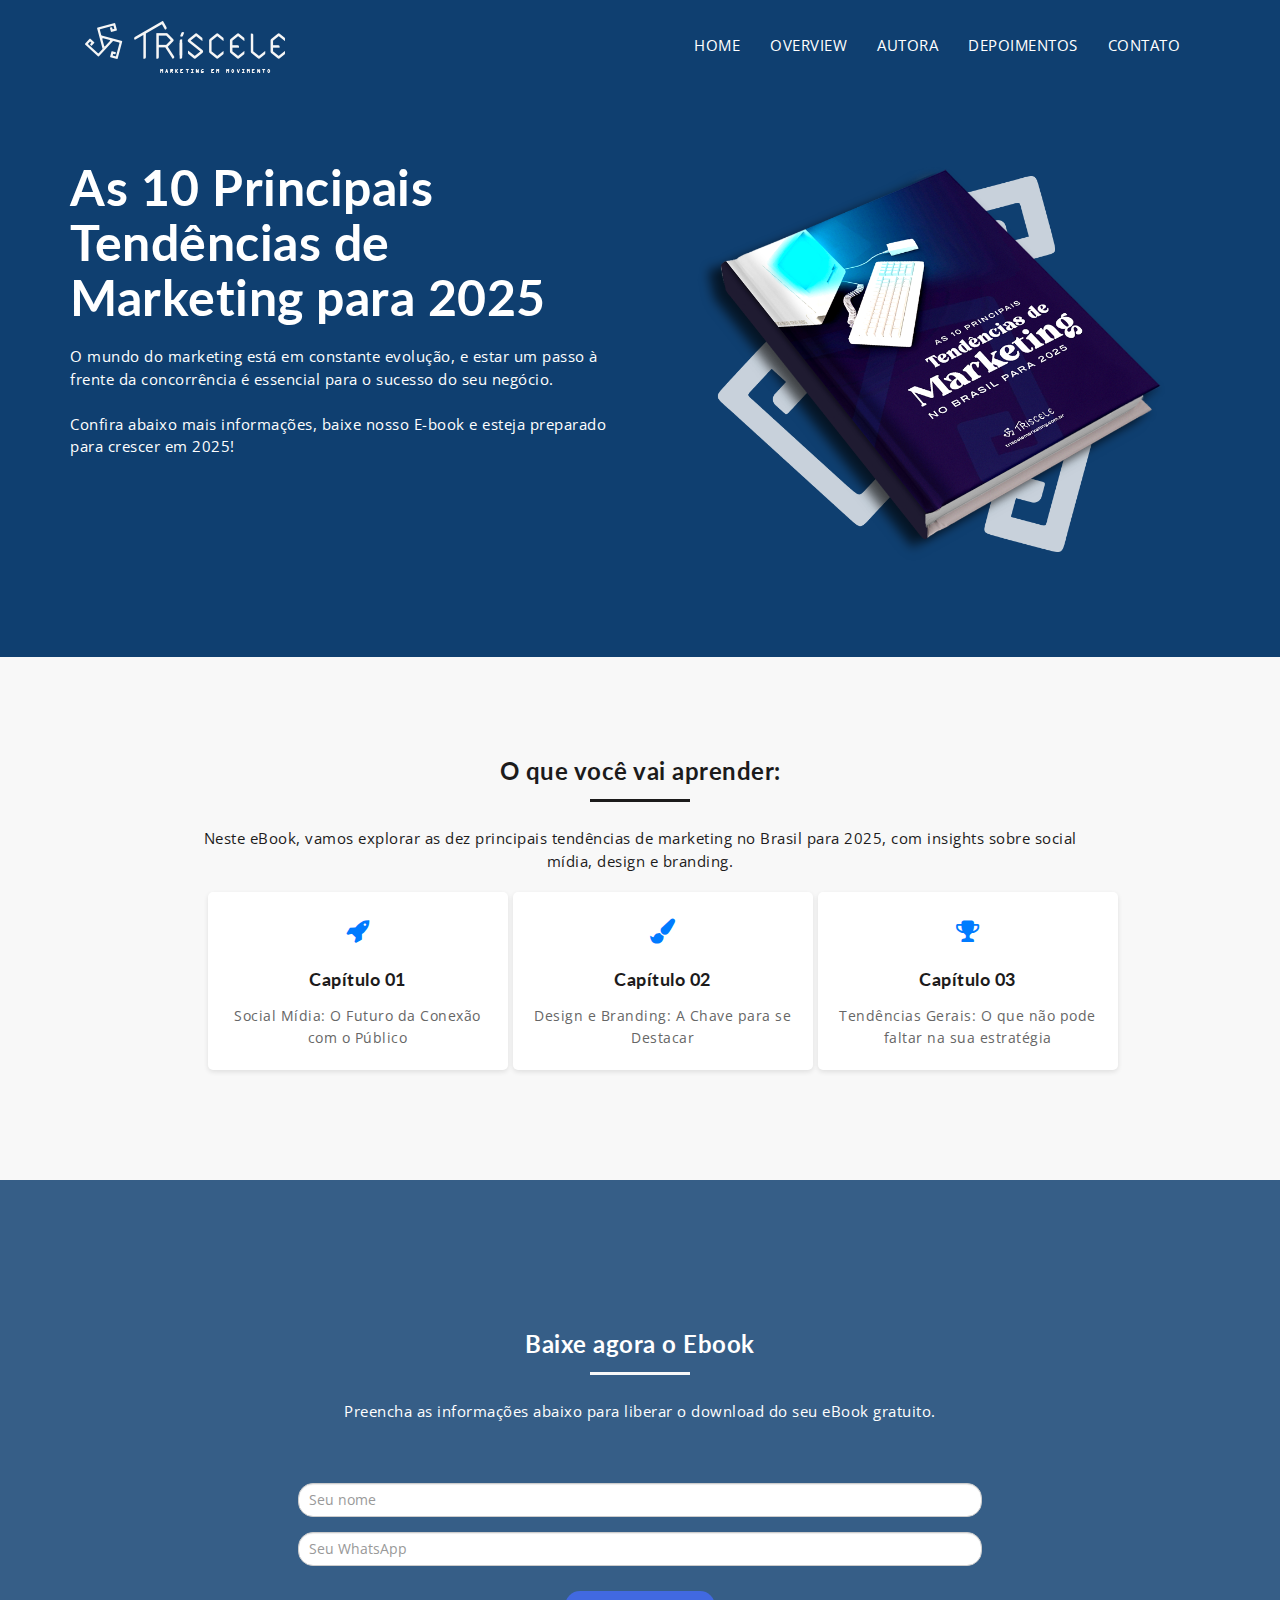
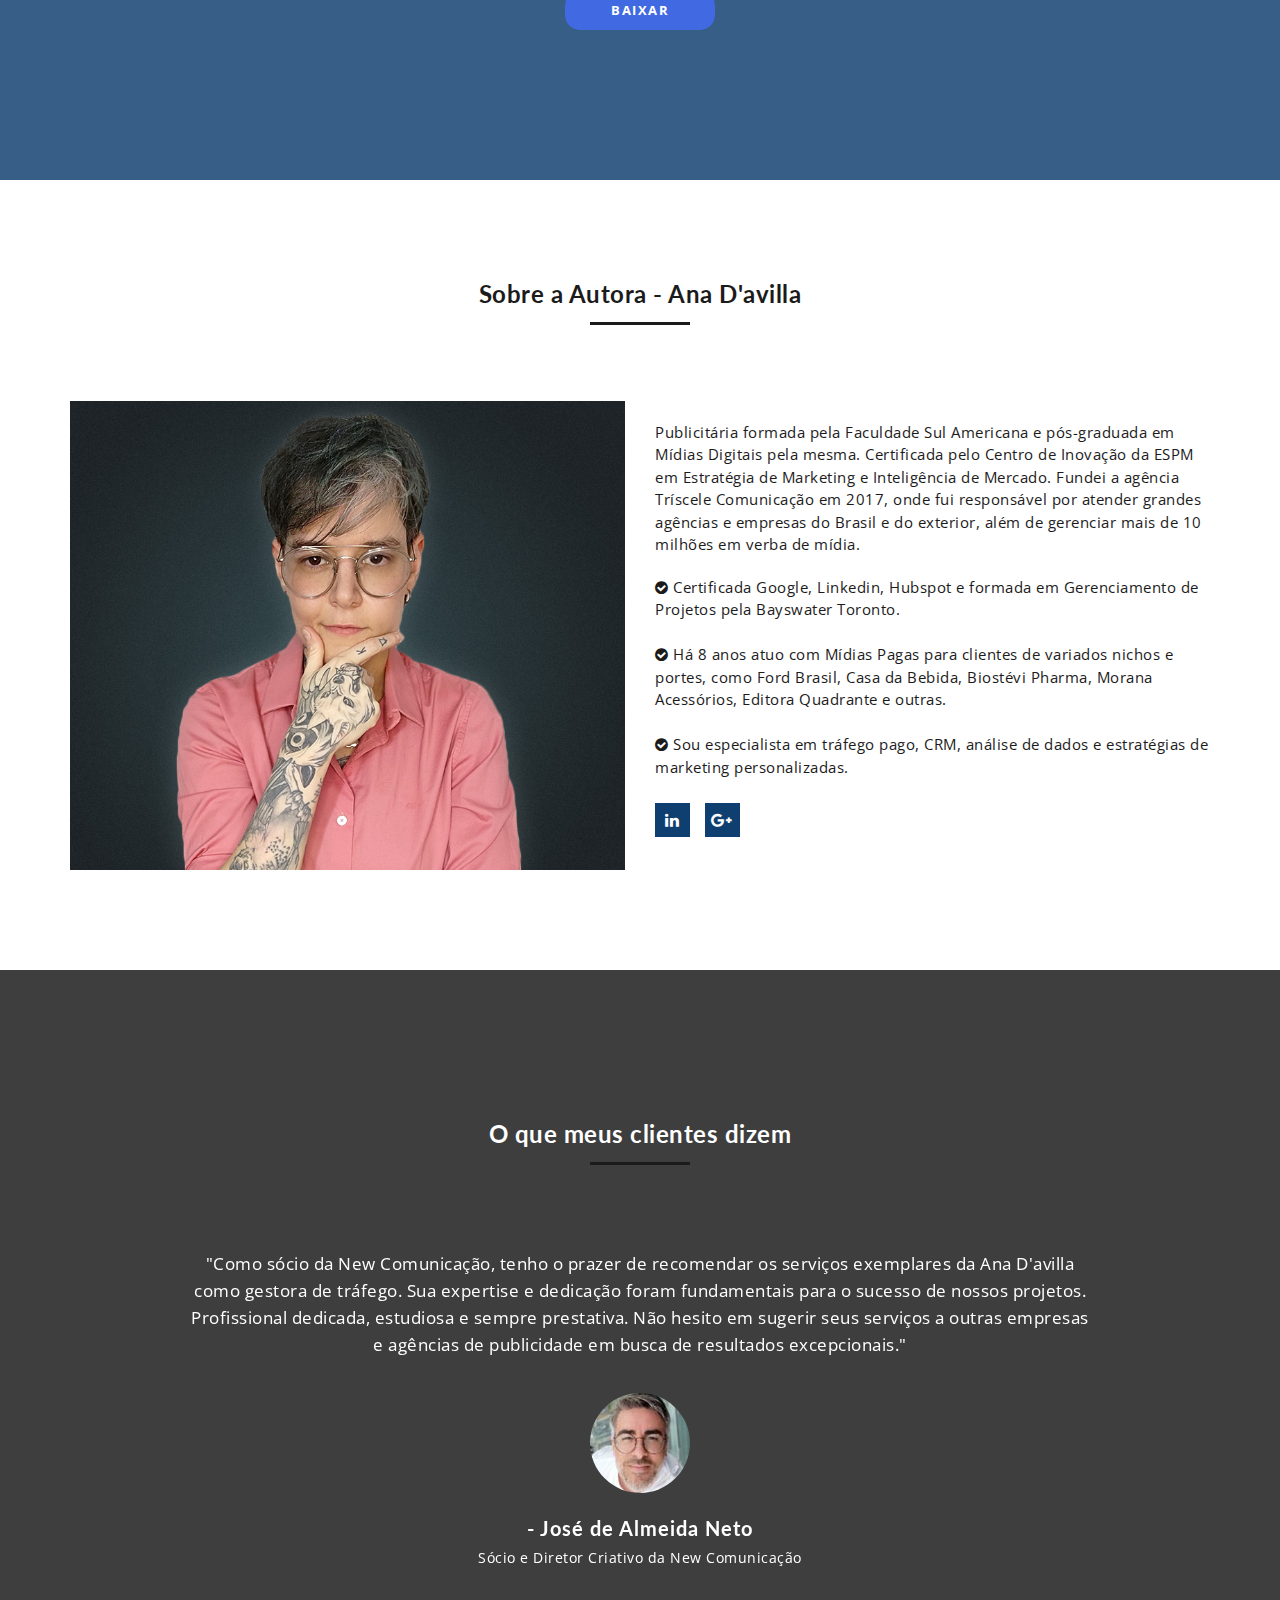
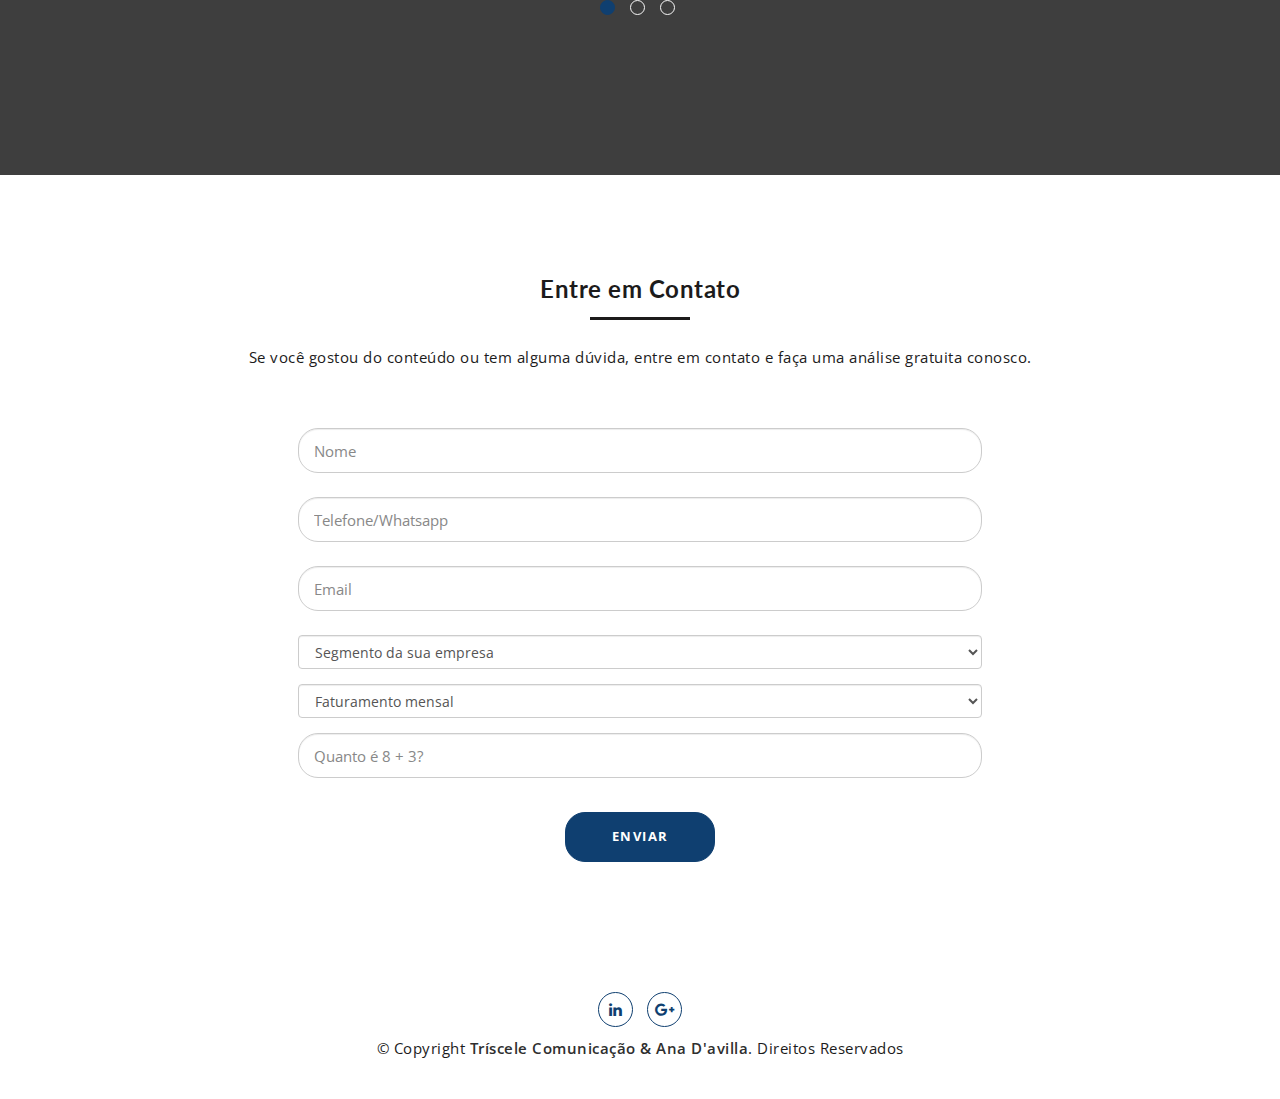
==== ebook/index.html @ 55b043cf "Update index.html" ====
<!DOCTYPE html>
<html lang="en">
  <head>
    <meta charset="utf-8">
    <meta http-equiv="X-UA-Compatible" content="IE=edge">
    <meta name="viewport" content="width=device-width, initial-scale=1">
    <!-- The above 3 meta tags *must* come first in the head; any other head content must come *after* these tags -->
    <title>E-book - Tríscele Marketing</title>
    <!-- Favicon -->
    <link rel="shortcut icon" type="image/icon" href="assets/images/favicon.ico"/>
    <!-- Font Awesome -->
    <link href="https://maxcdn.bootstrapcdn.com/font-awesome/4.6.3/css/font-awesome.min.css" rel="stylesheet">
    <!-- Bootstrap -->
    <link href="assets/css/bootstrap.min.css" rel="stylesheet">
    <!-- Slick slider -->
    <link href="assets/css/slick.css" rel="stylesheet">
    <!-- Theme color -->
    <link id="switcher" href="assets/css/theme-color/royal-blue-theme.css" rel="stylesheet">

    <!-- Main Style -->
    <link href="style.css" rel="stylesheet">

    <!-- Fonts -->

    <!-- Open Sans for body font -->
	<link href="https://fonts.googleapis.com/css?family=Open+Sans:300,400,400i,600,700,800" rel="stylesheet">
    <!-- Lato for Title -->
  	<link href="https://fonts.googleapis.com/css?family=Lato" rel="stylesheet"> 
 
 
	
    <!-- HTML5 shim and Respond.js for IE8 support of HTML5 elements and media queries -->
    <!-- WARNING: Respond.js doesn't work if you view the page via file:// -->
    <!--[if lt IE 9]>
      <script src="https://oss.maxcdn.com/html5shiv/3.7.2/html5shiv.min.js"></script>
      <script src="https://oss.maxcdn.com/respond/1.4.2/respond.min.js"></script>
    <![endif]-->
  </head>

  <body>

   	 <!-- Start of HubSpot Embed Code -->
<script type="text/javascript" id="hs-script-loader" async defer src="//js.hs-scripts.com/48635767.js"></script>
<!-- End of HubSpot Embed Code -->


  	<!-- Start Header -->
	<header id="mu-header" class="" role="banner">
		<div class="container">
			<nav class="navbar navbar-default mu-navbar">
			  	<div class="container-fluid">
				    <!-- Brand and toggle get grouped for better mobile display -->
				    <div class="navbar-header">
				      <button type="button" class="navbar-toggle collapsed" data-toggle="collapse" data-target="#bs-example-navbar-collapse-1" aria-expanded="false">
				        <span class="sr-only">Toggle navigation</span>
				        <span class="icon-bar"></span>
				        <span class="icon-bar"></span>
				        <span class="icon-bar"></span>
				      </button>

				      <!-- Img Logo -->
				     <a class="navbar-brand" href="index.html"><img src="assets/images/logo.png"></a> 

				    </div>

				    <!-- Collect the nav links, forms, and other content for toggling -->
				    <div class="collapse navbar-collapse" id="bs-example-navbar-collapse-1">
				      	<ul class="nav navbar-nav mu-menu navbar-right">
					        <li><a href="#">HOME</a></li>
					        <li><a href="#mu-video-review">OVERVIEW</a></li>
					        <li><a href="#mu-author">AUTORA</a></li>
				            <li><a href="#mu-testimonials">DEPOIMENTOS</a></li>
				            <li><a href="#mu-contact">CONTATO</a></li>
				      	</ul>
				    </div><!-- /.navbar-collapse -->
			  	</div><!-- /.container-fluid -->
			</nav>
		</div>
	</header>
	<!-- End Header -->

	<!-- Start Featured Slider -->

	<section id="mu-hero">
		<div class="container">
			<div class="row">

				<div class="col-md-6 col-sm-6 col-sm-push-6">
					<div class="mu-hero-right">
						<img src="assets/images/ebook.png" alt="Ebook img">
					</div>
				</div>

				<div class="col-md-6 col-sm-6 col-sm-pull-6">
					<div class="mu-hero-left">
						<h1>As 10 Principais Tendências de Marketing para 2025 </h1>
						<p>O mundo do marketing está em constante evolução, e estar um passo à frente da concorrência é essencial para o sucesso do seu negócio. <br><br>Confira abaixo mais informações, baixe nosso E-book e esteja preparado para crescer em 2025!</p>
						
					</div>
				</div>	

			</div>
		</div>
	</section>
	
	
	
	
	<!-- Start Featured Slider -->
	
	

		<!-- Start Book Overview -->
		<section id="mu-book-overview">
			<div class="container">
				<div class="row">
					<div class="col-md-12">
						<div class="mu-author-area">

							<div class="mu-heading-area">
								<h2 class="mu-heading-title">O que você vai aprender:</h2>
								<span class="mu-header-dot"></span>
								<p>Neste eBook, vamos explorar as dez principais tendências de marketing no Brasil para 2025, com insights sobre social mídia, design e branding. </p>
							</div>

							<!-- Start Book Overview Content -->
							<div class="mu-book-overview-content">
								<div class="row">

									<!-- Book Overview Single Content -->
									<div class="col-md-3 col-sm-6">
										<div class="mu-book-overview-single">
											<span class="mu-book-overview-icon-box">
												<i class="fa fa-rocket" aria-hidden="true"></i>
											</span>
											<h4>Capítulo 01</h4>
											<p>Social Mídia: O Futuro da Conexão com o Público</p>
										</div>
									</div>
									<!-- / Book Overview Single Content --> 

									<!-- About Us Single Content -->
									<div class="col-md-3 col-sm-6">
										<div class="mu-book-overview-single">
											<span class="mu-book-overview-icon-box">
												<i class="fa fa-paint-brush" aria-hidden="true"></i>
											</span>
											<h4>Capítulo 02</h4>
											<p>Design e Branding: A Chave para se Destacar</p>
										</div>
									</div>
									<!-- / Book Overview Single Content -->

									<!-- About Us Single Content -->
									<div class="col-md-3 col-sm-6">
										<div class="mu-book-overview-single">
											<span class="mu-book-overview-icon-box">
												<i class="fa fa-trophy" aria-hidden="true"></i>
											</span>
											<h4>Capítulo 03</h4>
											<p>Tendências Gerais: O que não pode faltar na sua estratégia</p>
										</div>
									</div>
									<!-- / Book Overview Single Content -->
								</div>
							</div>
							<!-- End Book Overview Content -->

						</div>
					</div>
				</div>
			</div>
		</section>
		<!-- End Book Overview -->

		



						</div>
					</div>
				</div>
			</div>
		</section>
		<!-- End Video Review -->


<!-- Start Download -->

<section id="mu-video-review">
  <div class="container">
    <div class="row">
      <div class="col-md-12">
        <div class="mu-video-review-area">

          <div class="mu-heading-area">
            <h2 class="mu-heading-title">Baixe agora o Ebook</h2>
            <span class="mu-header-dot"></span>
            <p>Preencha as informações abaixo para liberar o download do seu eBook gratuito.</p>
          </div>

          <div class="mu-contact-content">
            <!-- Formulário de Contato com estilo personalizado -->
            <form id="form-contato" action="https://forms.hubspot.com/uploads/form/v2/48635767/f7f800ad-abc5-42a9-9037-f40346e1f3b0" method="post">
              <!-- Campo Honeypot para evitar bots -->
              <input type="text" name="honeypot" style="display: none;"> 

              <!-- Campo de nome com margem inferior -->
              <div class="mb-3">
                <input type="text" class="form-control" id="nome" name="name" placeholder="Seu nome" required style="background-color: white; border: 1px solid #ccc; border-radius: 15px; padding: 10px; margin-bottom: 15px;">
              </div>

              <!-- Campo de telefone/WhatsApp com margem inferior -->
              <div class="mb-3">
                <input type="tel" class="form-control" id="telefone" name="phone" placeholder="Seu WhatsApp" required style="background-color: white; border: 1px solid #ccc; border-radius: 15px; padding: 10px; margin-bottom: 15px;">
              </div>

              <!-- Botão centralizado -->
              <div class="text-center">
                <button type="submit" class="mu-send-msg-btn" style="background-color: RoyalBlue; color: white; border: none; padding: 10px 20px; cursor: pointer; border-radius: 15px;">
                  <span>BAIXAR</span>
                </button>
              </div>
            </form>
          </div>

        </div>
      </div>
    </div>
  </div>
</section>

<!-- End Download -->

<script>
  document.getElementById('form-contato').addEventListener('submit', function(event) {
    event.preventDefault();  // Previne o envio padrão do formulário.

    var nome = document.getElementById('nome').value.trim();
    var telefone = document.getElementById('telefone').value.trim();
    var telefoneRegex = /^\d{2}\d{8,9}$/; // Validação para DDD e número (8 ou 9 dígitos)

    if (!nome) {
      alert('Por favor, preencha o seu nome.');
      return;
    }

    if (!telefone || !telefoneRegex.test(telefone)) {
      alert('Por favor, insira um número de telefone válido com DDD e número (ex: 11999999999).');
      return;
    }

    // Envia os dados para o HubSpot
    var form = this;
    var formAction = form.action;
    var formData = new FormData(form);

    // Envia a requisição usando fetch para HubSpot
    fetch(formAction, {
      method: 'POST',
      body: formData
    })
    .then(response => {
      if (response.ok) {
        // Após enviar os dados com sucesso, redireciona para o PDF
        window.location.href = 'https://raw.githubusercontent.com/anadomarketing/triscele/main/Ebook%20-%20As%2010%20Principais%20Tend%C3%AAncias%20de%20Marketing%20para%202025%20.pdf';
      } else {
        alert('Ocorreu um erro ao enviar o formulário. Tente novamente.');
      }
    })
    .catch(error => {
      alert('Erro na requisição: ' + error);
    });
  });
</script>




		<!-- Start Author -->
		<section id="mu-author">
			<div class="container">
				<div class="row">
					<div class="col-md-12">
						<div class="mu-author-area">

							<div class="mu-heading-area">
								<h2 class="mu-heading-title">Sobre a Autora - Ana D'avilla</h2>
								<span class="mu-header-dot"></span>
							</div>

							<!-- Start Author Content -->
							<div class="mu-author-content">
								<div class="row">
									<div class="col-md-6">
										<div class="mu-author-image">
											<img src="assets/images/author.jpg" alt="Author Image">
										</div>
									</div>
									<div class="col-md-6">
										<div class="mu-author-info">
											<p>Publicitária formada pela Faculdade Sul Americana e pós-graduada em Mídias Digitais pela mesma. Certificada pelo Centro de Inovação da ESPM em Estratégia de Marketing e Inteligência de Mercado. Fundei a agência Tríscele Comunicação em 2017, onde fui responsável por atender grandes agências e empresas do Brasil e do exterior, além de gerenciar mais de 10 milhões em verba de mídia.</p>
                <i class="fa fa-check-circle" aria-hidden="true"></i></i> Certificada Google, Linkedin, Hubspot e formada em Gerenciamento de Projetos pela Bayswater Toronto.
				<br><br><i class="fa fa-check-circle" aria-hidden="true"></i></i> Há 8 anos atuo com Mídias Pagas para clientes de variados nichos e portes, como Ford Brasil, Casa da Bebida, Biostévi Pharma, Morana Acessórios, Editora Quadrante e outras.
                <br><br><i class="fa fa-check-circle" aria-hidden="true"></i></i> Sou especialista em tráfego pago, CRM, análise de dados e estratégias de marketing personalizadas.
										

											<div class="mu-author-social">
												<a href="https://www.linkedin.com/in/ana-davilla/"><i class="fa fa-linkedin"></i></a>
												<a href="https://www.google.com/maps/place/Tr%C3%ADscele+Comunica%C3%A7%C3%A3o/data=!4m2!3m1!1s0x0:0xe507120b37aa7f50?sa=X&ved=1t:2428&ictx=111"><i class="fa fa-google-plus"></i></a>
											</div>

										</div>
									</div>
								</div>
							</div>
							<!-- End Author Content -->

						</div>
					</div>
				</div>
			</div>
		</section>
		<!-- End Author -->

		

		<!-- Start Testimonials -->
		<section id="mu-testimonials">
			<div class="container">
				<div class="row">
					<div class="col-md-12">
						<div class="mu-testimonials-area">
							<div class="mu-heading-area">
								<h2 class="mu-heading-title">O que meus clientes dizem</h2>
								<span class="mu-header-dot"></span>
							</div>

							<div class="mu-testimonials-block">
								<ul class="mu-testimonial-slide">

									<li>
										<p>"Como sócio da New Comunicação, tenho o prazer de recomendar os serviços exemplares da Ana D'avilla como gestora de tráfego. Sua expertise e dedicação foram fundamentais para o sucesso de nossos projetos. Profissional dedicada, estudiosa e sempre prestativa. 
Não hesito em sugerir seus serviços a outras empresas e agências de publicidade em busca de resultados excepcionais."</p>
										<img class="mu-rt-img" src="assets/images/reader-1.jpg" alt="img">
										<h5 class="mu-rt-name"> - José de Almeida Neto</h5>
										<span class="mu-rt-title">Sócio e Diretor Criativo da New Comunicação</span>
									</li>

									<li>
										<p>" Alcançamos excelentes resultados com as estratégias propostas pela Ana. A implementação gradual de orçamento, com gestão responsável, trouxe ganho de receita e ROAS para a loja. Batemos faturamento recorde, principalmente com as atualizações e otimizações aplicadas. Profissional altamente qualificada."</p>
										<img class="mu-rt-img" src="assets/images/reader-2.jpg" alt="img">
										<h5 class="mu-rt-name"> - Paulo Miranda</h5>
										<span class="mu-rt-title">Consultor de Marketing - Editora Quadrante</span>
									</li>

									<li>
										<p>"Uma das das minhas maiores dores nesses 14 anos como empresário era achar uma profissional competente. Há 4 anos encontramos a Ana e tivemos uma parceria sólida e com entrega pontual, com resultado e de qualidade nos serviços."</p>
										<img class="mu-rt-img" src="assets/images/reader-3.jpg" alt="img">
										<h5 class="mu-rt-name"> - Bráulio Freire</h5>
										<span class="mu-rt-title">Gestor - Ampla Comunicação</span>
									</li>

								</ul>
							</div>


						</div>
					</div>
				</div>
			</div>
		</section>
		<!-- End Testimonials -->


							
<!-- Formulário de Contato -->
<section id="mu-contact">
  <div class="container">
    <div class="row">
      <div class="col-md-12">
        <div class="mu-contact-area">

<div class="mu-heading-area">
								<h2 class="mu-heading-title">Entre em Contato</h2>
								<span class="mu-header-dot"></span>
								<p>Se você gostou do conteúdo ou tem alguma dúvida, entre em contato e faça uma análise gratuita conosco.</p>
							</div>


          <!-- Início do Formulário -->
          <div class="mu-contact-content">
            <form id="form-contato" action="https://api.staticforms.xyz/submit" method="post" class="mu-contact-form">
              <!-- Campo Honeypot para evitar bots -->
              <input type="text" name="honeypot" style="display: none;">
              
              <!-- Chave de acesso fornecida pelo StaticForms -->
              <input type="hidden" name="accessKey" value="bb3f4996-d9e9-4320-82c0-ad9cf9fc9a9a">

              <div class="form-group">
                <input type="text" class="form-control" id="nome" name="name" placeholder="Nome" required>
              </div>

              <div class="form-group">
                <input type="tel" class="form-control" id="telefone" name="phone" placeholder="Telefone/Whatsapp" required>
              </div>

              <div class="form-group">
                <input type="email" class="form-control" id="email" name="email" placeholder="Email" required>
              </div>

              <div class="form-group">
                <select class="form-control" name="$segmento" required>
                  <option value="" disabled selected>Segmento da sua empresa</option>
                  <option value="Alimentação">Alimentação</option>
                  <option value="Varejo">Moda e/ou Varejo</option>
                  <option value="Saúde">Saúde e/ou Estética</option>
                  <option value="Tecnologia">Tecnologia</option>
                  <option value="Educação">Educação</option>
                  <option value="E-Commerce">E-Commerce</option>
                  <option value="Eventos">Eventos</option>
                  <option value="Outro">Outro</option>
                </select>
              </div>

              <div class="form-group">
                <select class="form-control" name="$faturamento" required>
                  <option value="" disabled selected>Faturamento mensal</option>
                  <option value="30 a 50 mil">30 a 50 mil</option>
                  <option value="50 a 80 mil">50 a 80 mil</option>
                  <option value="80 a 120 mil">80 a 120 mil</option>
                  <option value="Acima de 120 mil">Acima de 120 mil</option>
                </select>
              </div>

              <div class="form-group">
                <input type="text" class="form-control" id="pergunta" name="pergunta" placeholder="Quanto é 8 + 3?" required>
              </div>

              <input type="hidden" name="replyTo" id="replyTo">
              <button type="submit" class="mu-send-msg-btn"><span>ENVIAR</span></button>
            </form>
          </div>
          <!-- Fim do Formulário -->

        </div>
      </div>
    </div>
  </div>
</section>

<!-- Script de Validação -->
<script>
  document.getElementById('form-contato').addEventListener('submit', function(event) {
    event.preventDefault();

    var email = document.getElementById('email').value;
    document.getElementById('replyTo').value = email;

    var resposta = document.getElementById('pergunta').value;

    if (resposta != "11") {
      alert("Resposta incorreta. Tente novamente.");
    } else {
      document.getElementById('formulario').style.display = 'none';
      document.getElementById('mensagem-agradecimento').style.display = 'block';

      var formData = new FormData(document.getElementById('form-contato'));

      fetch('https://api.staticforms.xyz/submit', {
        method: 'POST',
        body: formData
      })
      .then(response => response.json())
      .then(data => {
        console.log('Sucesso:', data);
      })
      .catch(error => {
        console.error('Erro:', error);
      });
    }
  });
</script>


	

	</main>
	
	<!-- End main content -->	
			
			
	<!-- Start footer -->
	<footer id="mu-footer" role="contentinfo">
		<div class="container">
			<div class="mu-footer-area">
				<div class="mu-social-media">
					<a href="https://www.linkedin.com/in/ana-davilla/"><i class="fa fa-linkedin"></i></a>
					<a href="#"><i class="fa fa-google-plus"></i></a>
				</div>
				<p class="mu-copyright">&copy; Copyright <a rel="nofollow" href="https://triscelemarketing.com.br/">Tríscele Comunicação & Ana D'avilla</a>. Direitos Reservados</p>
			</div>
		</div>

	</footer>
	<!-- End footer -->

	
	
    <!-- jQuery library -->
    <script src="https://ajax.googleapis.com/ajax/libs/jquery/1.11.3/jquery.min.js"></script>
    <!-- Include all compiled plugins (below), or include individual files as needed -->
    <!-- Bootstrap -->
    <script src="assets/js/bootstrap.min.js"></script>
	<!-- Slick slider -->
    <script type="text/javascript" src="assets/js/slick.min.js"></script>
    <!-- Counter js -->
    <script type="text/javascript" src="assets/js/counter.js"></script>
    <!-- Ajax contact form  -->
    <script type="text/javascript" src="assets/js/app.js"></script>
   
 
	
    <!-- Custom js -->
	<script type="text/javascript" src="assets/js/custom.js"></script>
	
    
  </body>
</html>
---- ebook/assets/css/theme-color/royal-blue-theme.css ----
/*=======================================
Template Design By MarkUps	
Author URI : http://www.markups.io/
========================================*/


.mu-service-icon-box,
.mu-team-social-info a:hover,
.mu-team-social-info a:focus,
.mu-testimonial-slide .slick-dots li button::before,
.mu-testimonial-slide .slick-dots li.slick-active button::before,
.mu-footer-area a:hover,
.mu-footer-area a:focus,
.mu-hero-left .mu-primary-btn,
.mu-hero-left .mu-primary-btn:hover,
.mu-hero-left .mu-primary-btn:focus,
.mu-single-counter i,
.counter-value {
	color: #0f3f70;
}

.mu-send-msg-btn:hover,
.mu-send-msg-btn:focus,
.mu-book-overview-icon-box,
.mu-social-media a, 
.mu-social-media a:hover,
.mu-social-media a:focus,
.mu-order-btn:hover,
.mu-order-btn:focus {
	border: 1px solid #0f3f70;
	color: #0f3f70;
}

.mu-send-msg-btn {
	border: 1px solid #0f3f70;
	background-color: #0f3f70;
}


#mu-hero,
.mu-testimonial-slide .slick-dots li button:hover,
.mu-testimonial-slide .slick-dots li button:focus,
.mu-testimonial-slide .slick-dots li.slick-active button,
.mu-header-dot,
.mu-author-social a,
.mu-pricing-content .mu-popular-price-tag,
#mu-video-review:before  {
	background-color: #0f3f70;
}

.mu-contact-form .form-control:focus,
.mu-testimonial-slide .slick-dots li button:hover,
.mu-testimonial-slide .slick-dots li button:focus,
.mu-testimonial-slide .slick-dots li.slick-active button{
	border: 1px solid #0f3f70;    
}
---- ebook/style.css ----
/*
Template Name: Kindle	
Author: MarkUps
Author URI: http://www.markups.io/
Version: 1.0
*/


/* Table of Content
==================================================
#BASIC TYPOGRAPHY
#HEADER	
#MENU 
#HERO SECTION
#COUNTER
#BOOK OVERVIEW
#VIDEO REVIEW
#AUTHOR
#PRICING
#READERS TESTIMONIALS
#CONTACT US
#FOOTER
#RESPONSIVE STYLE
*/


/*--------------------*/
/* BASIC TYPOGRAPHY */
/*--------------------*/

body,
html {
	overflow-x:hidden;
}

body {
	font-family: 'Open Sans', sans-serif;
	font-size: 15px;
	letter-spacing: 0.5px;
	line-height: 1.5;
	color: #1c1b1b;
}

ul {
	padding: 0;
	margin: 0;
}

ul li {
	list-style: disc;
	font-size: 17px;
	line-height: 1.59;
}

a { 
	text-decoration: none;
	color: #2f2f2f;  
}

a:hover,
a:focus {
	outline: none;
	text-decoration: none;
}

h1,
h2,
h3,
h4,
h5,
h6 {
	font-family: 'Lato', sans-serif;
	font-weight: 700;
	margin-top: 0;
}


h1 {
	font-size: 38px;
}

h2 {  
	font-size: 32px; 
	line-height: 1.13; 
}

h3 {  
	font-size: 26px;  
}

h4 {  
	font-size: 22px;  
}

h5 {  
	font-size: 20px;  
}

h6 {  
	font-size: 18px;  
}

img {
	border: none;
	max-width: 100%;
}

strong {
	font-weight: 500;
}

code {
	background-color: #6eeee9;
	border-radius: 2px;
	color: #fff;
	padding: 2px 4px;
}

pre {
	background-color: #f8f8f8;
	border: 1px solid #eee;
	border-radius: 4px;
	padding: 10px;
}

pre code {
	background-color: transparent;
	color: #333;
}

del{
	text-decoration-color: #6eeee9;
}

kbd {
	background-color: #ddd;
	padding: 4px 6px;
	border-radius: 2px;
	color: ;
}

address {
	line-height: 1.5;
	padding-left: 10px;
}

dl dt {
	font-weight: 700;
}

dl dd {
	margin-left: 0;
}

blockquote {
	background-color: #f8f8f8;
	border-radius: 0 4px 4px 0;
	padding: 5px 15px;
	
}

blockquote p {
	margin-top: 10px;
}

button {
	padding: 5px 15px;
	border: none;
}

button:focus {
	outline: none;
	border: none;
}

/*Wordpress default class*/

.alignleft {
	float:left;
	margin-right:8px;
}

.aligncenter {
	display:block;
	margin:10px auto;
}

.alignright {
	float:right;
	margin-left:8px;
}		

.alignnone {
	max-width: 100%;
}

.wp-caption-text {
	font-size: 12px;
	font-style: italic;
	text-align: center;
}

/* ========= BUTTON =========*/

.mu-primary-btn {
	background-color: transparent;
	border-radius: 100px;
	border: solid 1px #ffffff;
	color: #fff;
	display: inline-block;
	font-size: 15px;
	font-weight: 400;
	letter-spacing: 1px;
	padding: 12px 25px;
	-webkit-transition: all 0.5s;
	transition: all 0.5s;
}

.mu-primary-btn:hover,
.mu-primary-btn:focus {
	background-color: #fff;
	color: #000;
}

.mu-send-msg-btn {
	border-radius: 20px;
	font-size: 13px;
	font-weight: 700;
	letter-spacing: 1.5px;
	text-align: center;
	padding: 14px 24px;
	margin-top: 10px;
	-webkit-transition: all 0.5s;
	transition: all 0.5s;
	width: 150px;
	color: #fff;
}

.mu-send-msg-btn:hover,
.mu-send-msg-btn:focus {
	background-color: #fff;
}



/*--------------------*/
/* HEADER */
/*--------------------*/

#mu-header {
	display: inline;
	float: left;
	width: 100%;
	position: absolute;
	left: 0;
	right: 0;
	top: 0;
	padding: 25px 0;
	z-index: 999;
	transition: all 0.5s;
}

.navbar-default .navbar-brand {
	color: #fff;
	font-size: 35px;
	font-family: 'Lato', sans-serif;
	font-weight: 700;
	margin-top: -11px;
}

.navbar-default .navbar-brand:hover,
.navbar-default .navbar-brand:focus {
	color: #fff;
}

.navbar-brand img{
	margin-top: -12px;
}

#mu-header.mu-fixed-nav{
	background-color: rgba(0,0,0,0.8);
	width: 100%;
	position: fixed;
	padding: 15px 0;
}

/*--------------------*/
/* MENU */
/*--------------------*/

.navbar-default {
	min-height: auto;
}

.mu-navbar {
	background-color: transparent;
	border: none;
	border-radius: 0;
	margin-bottom: 0;
}

.navbar-default .mu-menu li a {
	border-bottom: 2px solid transparent;
	color: #fff;
	font-size: 15px;
	font-weight: 400;
	padding: 0 0 5px;
	margin: 10px 15px 5px;
	transition: all 0.5s;
	position: relative;
}

.navbar-default .mu-menu li a:hover,
.navbar-default .mu-menu li a:focus {
	color: #fff;
}

.navbar-default .navbar-nav > .active > a, 
.navbar-default .navbar-nav > .active > a:focus, 
.navbar-default .navbar-nav > .active > a:hover{
	background-color: transparent;
	color: #fff;
}

.navbar-default .mu-menu li a:after {
    display: block;
    position: absolute;
    bottom: -5px;
    content: '';
    width: 0;
    height: 2px;
    background: #fff;
    -webkit-transition: all .5s;
    transition: all .5s;
}

.navbar-default .mu-menu li.active a:after,
.navbar-default .mu-menu li a:hover:after, 
.navbar-default .mu-menu li a:focus:after {
    width: 100%;
}


/*--------------------*/
/* HERO SECTION */
/*--------------------*/

#mu-hero {
	display: inline;
	float: left;
	padding: 160px 0 90px;
	width: 100%;
}

.mu-hero-left{
	display: inline;
	float: left;
	width: 100%;
}

.mu-hero-right {
	display: inline;
	float: left;
	width: 100%;
}

.mu-hero-left h1 {
	color: #fff;
	font-size: 50px;
	margin-bottom: 20px;
}

.mu-hero-left p {
	color: #fff;
	margin-bottom: 20px;
}

.mu-hero-left .mu-primary-btn {
	margin-top: 20px;
	background-color: #fff;
	font-weight: 600;
}

.mu-hero-left span {
	display: block;
	margin-top: 10px;
	color: #f8f8f8;
}


/*--------------------*/
/* COUNTER */
/*--------------------*/

#mu-counter {
	background-color: #fff;
	background-position: center center;
	background-size: cover;
	background-attachment: fixed;
	display: inline;
	float: left;
	position: relative;
	width: 100%;
}

.mu-counter-area {
	display: inline;
	float: left;
	padding: 70px 0 50px;
	width: 100%;
}

.mu-counter-area h2 {
	color: #fff;
	text-align: center;
}

.mu-counter-block {
	display: inline;
	float: left;
	width: 100%;
}

.mu-single-counter {
	display: inline;
	float: left;
	text-align: center;
	width: 80%;
	border: 1px solid #ddd;
	padding-bottom: 20px;
	margin: 0 10%;
}

.mu-single-counter i {
	font-size: 40px;
	padding: 15px 40px;
	margin-bottom: 0px;
	display: inline-block;
	padding-bottom: 0;
	margin-top: -60px;
	background: #fff;
}

.counter-value {
	font-size: 35px;
	font-weight: 700;
	margin-top: 10px;
	margin-bottom: 10px;
}

.mu-counter-name {
	color: #333;
}


/*--------------------*/
/* BOOK OVERVIEW */
/*--------------------*/


/*--------------------*/
/* BOOK OVERVIEW */
/*--------------------*/

#mu-book-overview {
    background-color: #f8f8f8;
    width: 100%;
}

.mu-book-overview-area {
    padding: 100px 0;
    width: 100%;
    box-sizing: border-box;
}

.mu-heading-area {
    text-align: center;
    padding: 0 10%;
    width: 100%;
}

.mu-heading-title {
    color: #1c1b1b; /* Preserva o título original */
    margin-bottom: 15px;
    font-size: 24px;
    font-weight: bold;
}

.mu-header-dot {
    height: 3px;
    width: 100px;
    background-color: #1c1b1b;
    display: inline-block;
    margin-bottom: 20px;
}

.mu-book-overview-content .row {
    display: flex; /* Define layout flexível */
    justify-content: center; /* Centraliza os blocos horizontalmente */
    gap: 20px; /* Espaçamento uniforme entre os blocos */
    flex-wrap: wrap; /* Permite quebra de linha em telas menores */
    margin: 0 auto;
    max-width: 1200px; /* Limita a largura total do contêiner */
}

.mu-book-overview-single {
    width: 300px; /* Largura fixa para cada bloco */
    text-align: center;
    background: #fff;
    padding: 20px 15px;
    border-radius: 5px;
    box-shadow: 0px 2px 5px rgba(0, 0, 0, 0.1); /* Sombra leve */
    box-sizing: border-box; /* Inclui padding no tamanho total */
    margin: 10px 0;
    color: #1c1b1b; /* Define a cor padrão para texto */
}

.mu-book-overview-icon-box {
    font-size: 25px;
    color: #007bff; /* Define a cor azul apenas para os ícones */
    margin-bottom: 20px;
    display: inline-block;
    border: none; /* Remove qualquer borda ao redor dos ícones */
    background: none; /* Remove fundo ao redor dos ícones */
}

.mu-book-overview-single h4 {
    font-size: 18px;
    margin-bottom: 15px;
    font-weight: bold;
    color: #1c1b1b; /* Mantém a cor original do título */
}

.mu-book-overview-single p {
    font-size: 14px;
    line-height: 1.6;
    color: #666; /* Define uma cor neutra para o texto */
    margin: 0; /* Remove margens extras */
    white-space: normal; /* Garante que o texto seja exibido corretamente */
}


/*--------------------*/
/* VIDEO REVIEW */
/*--------------------*/


#mu-video-review {
	background-image: url(assets/images/video-review-bg.jpeg);
	background-attachment: fixed;
	background-size: cover;
	display: inline;
	position: relative;
	float: left;
	width: 100%;
}

#mu-video-review:before {
	content: '';
	position: absolute;
	left: 0;
	top: 0;
	right: 0;
	bottom: 0;
	opacity: 0.84;
}

.mu-video-review-area {
	display: inline;
	float: left;
	padding: 150px 0;
	width: 100%;
}

.mu-video-review-area .mu-heading-title, 
.mu-video-review-area .mu-heading-area p{
	color: #fff;
}

.mu-video-review-area .mu-header-dot {
	background-color: #f8f8f8;
}

.mu-video-review-content {
	display: inline;
	float: left;
	margin-top: 70px;
	width: 100%;
	padding: 0 10%;
}

.mu-video-iframe {
	height: 550px;
}

/*--------------------*/
/* AUTHOR */
/*--------------------*/


#mu-author {
	background-color: #fff;
	display: inline;
	float: left;
	width: 100%;
}

.mu-author-area {
	display: inline;
	float: left;
	padding: 100px 0;
	width: 100%;
}

.mu-author-content{
	display: inline;
	float: left;
	margin-top: 50px;
	width: 100%;
}

.mu-author-image {
	display: inline;
	float: left;
	width: 100%;
}

.mu-author-info {
	display: inline;
	float: left;
	margin-top: 20px;
	width: 100%;
}

.mu-author-info h3 {
	border-bottom: 1px solid #ddd;
	padding-bottom: 10px;
	margin-bottom: 20px;
}

.mu-author-info p {
	margin-bottom: 20px;
}

.mu-author-social {
	display: inline;
	float: left;
	margin-top: 25px;
	width: 100%;
}

.mu-author-social a {
	display: inline-block;
	font-size: 16px;
	padding: 5px;
	margin-right: 10px;
	color: #fff;
	width: 35px;
	text-align: center;
}




/*--------------------*/
/* PRICING */
/*--------------------*/


#mu-pricing {
	background-color: #f8f8f8;
	display: inline;
	float: left;
	width: 100%;
}

.mu-pricing-area {
	display: inline;
	float: left;
	padding: 100px 0;
	width: 100%;
}

.mu-pricing-content{
	display: inline;
	float: left;
	margin-top: 70px;
	width: 100%;
}

.mu-pricing-single {
	background-color: #fff;
	color: #555;
	display: inline;
	float: left;
	text-align: center;
	margin-top: 20px;
	margin-bottom: 20px;
	width: 100%;
	padding: 30px 0;
}

.mu-pricing-single-head {
	border-bottom: 1px solid #eee;
	display: inline-block;
	float: left;
	margin-bottom: 10px;
	width: 100%;
}

.mu-pricing-single-head h4 {
	font-size: 18px;
	margin-bottom: 0;
}

.mu-pricing-single-head .mu-price-tag {
	font-size: 55px;
	font-weight: 700;
	margin-bottom: 0;
	padding: 15px 0 20px;
}

.mu-pricing-single-head .mu-price-tag span {
	font-size: 22px;
	margin-right: -10px;
}

.mu-price-feature {
	padding: 20px 0;
	display: inline-block;
	margin-bottom: 20px;
}

.mu-price-feature li {
	list-style: none;
	line-height: 2;
	margin-bottom: 10px;
}

.mu-pricing-single-footer {
	display: inline-block;
	float: left;
	width: 100%;
}

.mu-order-btn {
	background-color: transparent;
	border-radius: 100px;
	border: 1px solid #555;
	color: #555;
	display: inline-block;
	font-size: 15px;
	font-weight: 400;
	letter-spacing: 1.5px;
	padding: 12px 25px;
	font-weight: 500;
	-webkit-transition: all 0.5s;
	transition: all 0.5s;
	text-transform: uppercase;
}

.mu-popular-price-tag {
	color: #fff;
}

.mu-popular-price-tag .mu-order-btn {
	background-color: #fff;
	border: 1px solid #fff;
}


/*--------------------*/
/* READERS TESTIMONIALS */
/*--------------------*/

#mu-testimonials {
	background-image: url("assets/images/depoimentos-bg.jpg");
	background-position: center center;
	background-size: cover;
	background-attachment: fixed;
	display: inline;
	float: left;
	position: relative;
	width: 100%;
}

#mu-testimonials::before {
	background: rgba(0,0,0,0.9);
	bottom: 0;
	content: '';
	left: 0;
	top: 0;
	right: 0;
	position: absolute;
	opacity: 0.84;
}

.mu-testimonials-area {
	display: inline;
	float: left;
	padding: 150px 0 175px;
	width: 100%;
}

.mu-testimonials-area h2 {
	color: #fff;
	text-align: center;
}

.mu-testimonials-block {
	display: inline;
	float: left;
	margin-top: 60px;
	width: 100%;
}

.mu-testimonial-slide li{
	list-style: none;
	text-align: center;
}

.mu-testimonial-slide li p {
	color: #fff;
	padding: 0 10%;
}

.mu-testimonial-slide .mu-rt-img {
	border-radius: 50%;
	width: 100px;
	height: 100px;
	margin-top: 25px;
	display: inline-block;
}

.mu-rt-name {
	margin-bottom: 5px;
	color: #fff;
	line-height: 1;
	margin-top: 25px;
	letter-spacing: 1px;
}

.mu-rt-title {
	color: #fff;
	font-size: 14px;
}

.mu-testimonial-slide .slick-dots {
    bottom: -50px;
}

.mu-testimonial-slide .slick-dots li button {
	height: 15px;
	padding: 0;
	width: 15px;
	border-radius: 50%;
	border: 1px solid #f8f8f8;
	-webkit-transition: all 0.5s;
	-o-transition: all 0.5s;
	transition: all 0.5s;
}

.mu-testimonial-slide .slick-dots li button:hover,
.mu-testimonial-slide .slick-dots li button:focus,
.mu-testimonial-slide .slick-dots li.slick-active button {
	opacity: 1;
}

.mu-testimonial-slide .slick-dots li button:before {
	display: none;
}

/*--------------------*/
/* CONTACT US */
/*--------------------*/

#mu-contact {
	background-color: #fff;
	display: inline;
	float: left;
	width: 100%;
}

.mu-contact-area {
	display: inline;
	float: left;
	padding: 100px 0;
	width: 100%;
}

.mu-contact-header {
	display: inline;
	float: left;
	text-align: center;
	width: 100%;
}

.mu-contact-content {
	display: inline;
	float: left;
	margin-top: 50px;
	width: 100%;
	padding: 0 20%;
}

.mu-contact-form {
	text-align: center;
}

.mu-contact-form .form-group input {
	background: transparent;
	color: #333;
	font-size: 15px;
	border: 1px solid #ccc;
	border-radius: 20px;
	padding: 6px 15px;
	height: 45px;
	margin-bottom: 24px;
}

.mu-contact-form .form-group textarea{
	color: #333;
	background: transparent;
	border: 1px solid #ccc;
	border-radius: 20px;
	font-size: 18px;
	padding: 15px;
	height: 190px;
}

.mu-contact-form .form-control:focus {
	background-color: #fff;
    outline: 0;
    box-shadow: none;    
} 

.mu-contact-form .form-control::-webkit-input-placeholder {
	color: #888;
	font-size: 15px;
}

.mu-contact-form .form-control:-moz-placeholder { /* Firefox 18- */
	color: #888;
	font-size: 15px; 
}

.mu-contact-form .form-control::-moz-placeholder {  /* Firefox 19+ */
	color: #888;
	font-size: 15px;
}

.mu-contact-form .form-control:-ms-input-placeholder {  
	color: #888;
	font-size: 15px;
}

.mu-contact-form .button-default::after,
.mu-contact-form .button-default > span {
	padding: 12px 40px;  
}

#form-messages {
	margin-bottom: 10px;
    background-color: #fff;
}

.success {
  padding: 1em;
  margin-bottom: 0.75rem;
  text-shadow: 0 1px 0 rgba(255, 255, 255, 0.5);
  color: #468847;
  background-color: #dff0d8;
  border: 1px solid #d6e9c6;
  -webkit-border-radius: 4px;
     -moz-border-radius: 4px;
          border-radius: 4px;
}

.error {
  padding: 1em;
  margin-bottom: 0.75rem;
  text-shadow: 0 1px 0 rgba(255, 255, 255, 0.5);
  color: #b94a48;
  background-color: #f2dede;
  border: 1px solid rgba(185, 74, 72, 0.3);
  -webkit-border-radius: 4px;
     -moz-border-radius: 4px;
          border-radius: 4px;
}


/* GOOGLE MAP */

#mu-google-map {
	display: inline;
	float: left;
	width: 100%;
}

#mu-google-map iframe{
    pointer-events: none;
}


/*--------------------*/
/* FOOTER */
/*--------------------*/


#mu-footer{
	display: inline;
	float: left;
	width: 100%;
}

.mu-footer-area{
	display: inline;
	float: left;
	padding: 30px 0;
	text-align: center;
	width: 100%;
}

.mu-footer-area a{
	font-weight: 600;
}

.mu-social-media {
	display: inline;
	float: left;
	width: 100%;
}

.mu-social-media a {
	display: inline-block;
	font-size: 15px;
	width: 35px;
	height: 35px;
	line-height: 33px;
	text-align: center;
	margin: 0 5px;
	-webkit-transition: all 0.5s;
	transition: all 0.5s;
	border-radius: 50%;
}

.mu-social-media a:hover,
.mu-social-media a:focus {
	background-color: #fff;
}

.mu-copyright {
	margin-top: 10px;
	display: inline-block;
}


/*--------------------*/
/* RESPONSIVE STYLE */
/*--------------------*/

@media (max-width: 1199px) {
	
	.mu-hero-left h1 {
		font-size: 36px;
	}

	.navbar-brand img {
		width: 180px;
		margin-top: -10px;
	}

	.navbar-default .mu-menu li a {
		margin: 10px 12px 5px;
	}

	.mu-author-info {
		margin-top: 0px;
	}

	.mu-video-iframe {
		height: 450px;
	}

	
}

@media (max-width: 991px) {


	.mu-fixed-nav .navbar-brand img {
		margin-top: -7px;
	}
	
	.navbar-default .mu-menu li a {
		font-size: 14px;
		margin: 10px 5px;
	}	

	#mu-hero {
		padding: 130px 0 30px;
	}

	.mu-hero-right {
		margin-top: 40px;
	}

	.mu-primary-btn {
		font-size: 14px;
		padding: 12px 22px;
	}

	.mu-single-counter {
		margin-top: 15px;
		margin-bottom: 40px;
	}

	.mu-simplefilter li{
		margin-bottom: 10px;
	}

	.mu-clients-content-single img{
		width: 100%;
	}

	.mu-contact-right {
		margin-top: 50px;
	}
	
	.mu-video-review-content {
		padding: 0 5%;
	}

	.mu-video-iframe {
		height: 400px;
	}
		
}

@media (max-width: 767px) {

	.navbar-default .navbar-brand {
		margin-top: -7px;
	}

	.mu-fixed-nav .navbar-brand img {
		margin-top: -8px;
	}

	.navbar-default .navbar-toggle {
		border-color: #fff;
	}

	.navbar-default .navbar-toggle:hover,
	.navbar-default .navbar-toggle:focus{
		background-color: transparent;
	}

	.navbar-default .navbar-toggle .icon-bar {
		background-color: #fff;
	}

	.navbar-default .navbar-collapse, .navbar-default .navbar-form {
		background-color: rgba(0,0,0,0.8);
		text-align: center;
	}

	.navbar-default .mu-menu li a {
		display: inline-block;
	}

	.mu-hero-right {
		margin-top: 0;
	}

	#mu-hero {
		padding: 100px 0 60px;
	}

	.mu-author-info {
		margin-top: 30px;
	}

	.mu-contact-content {
		padding: 0 10%;
	}
	
		
}


@media (max-width: 640px){

	#mu-header.mu-fixed-nav {
		padding: 10px 0;
	}
	
	.mu-heading-area {
		padding: 0;
	}

	.mu-video-iframe {
		height: 300px;
	}

	.mu-primary-btn {
		font-size: 12px;
		padding: 10px 12px;
		margin-top: 15px;
	}

	.slick-dots {
		bottom: 15px;
	}
			

}


@media (max-width: 480px) {

	.navbar-brand img {
		width: 150px;
	}

	#mu-header {
		padding: 10px 0;
	}

	.navbar-default .navbar-brand {
		font-size: 25px;
		margin-top: -3px;
	}

	.navbar-toggle {
		padding: 7px 8px;
		margin-top: 10px;
	}


	.navbar-toggle .icon-bar {
		width: 18px;
	}

	h2{
		font-size: 25px;
	}

	.mu-heading-title {
		margin-bottom: 10px;
	}

	.mu-video-iframe {
		height: 250px;
	}

	.mu-contact-content {
		padding: 0 5%;
	}

	.mu-about-content-single h4 {
		margin-bottom: 18px;
	}

	.mu-team-social-info a {
		width: 35px;
		height: 35px;
		font-size: 16px;
		line-height: 35px;
	}

	.mu-contact-form button {
		width: 100%;
	}
	
}


@media (max-width: 360px){

	.mu-featured-slider-content {
		top: 49%;
	}

	.mu-featured-slider-content p,
	.mu-featured-slider-content .mu-primary-btn {
		display: none;
	}

	.mu-featured-slider-content h1 {
		font-size: 18px;
		margin-bottom: 0;
	}

	.mu-filter-item-content {
		padding-top: 25%;
		padding-left: 5px;
		padding-right: 5px;
	}

	.filtr-item h4 {
		font-size: 12px;
	}

	.mu-team-content .row > div {
		width: 100%;
	}

	.mu-simplefilter li {
		padding: 1rem 1rem;
		font-size: 12px;
	}
	
}



@media (max-width: 320px){
	
	
	
	
	
}
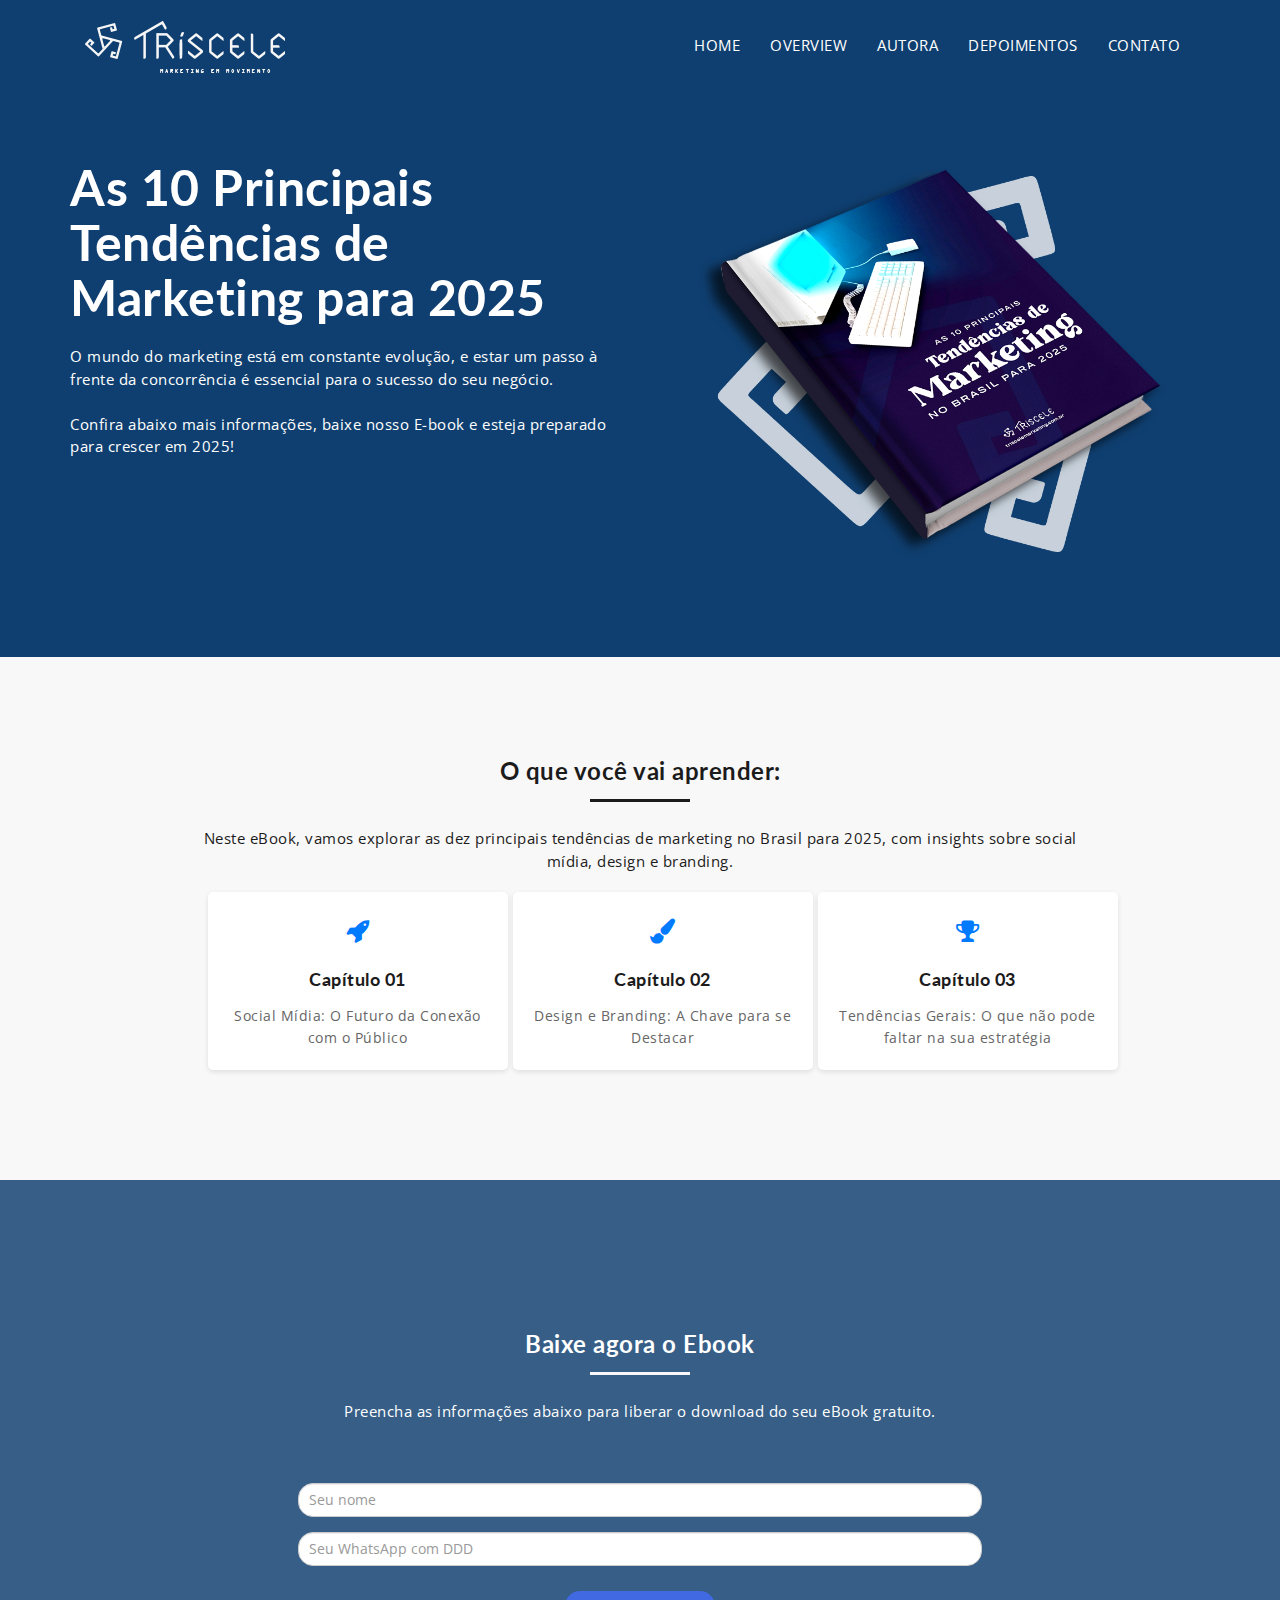
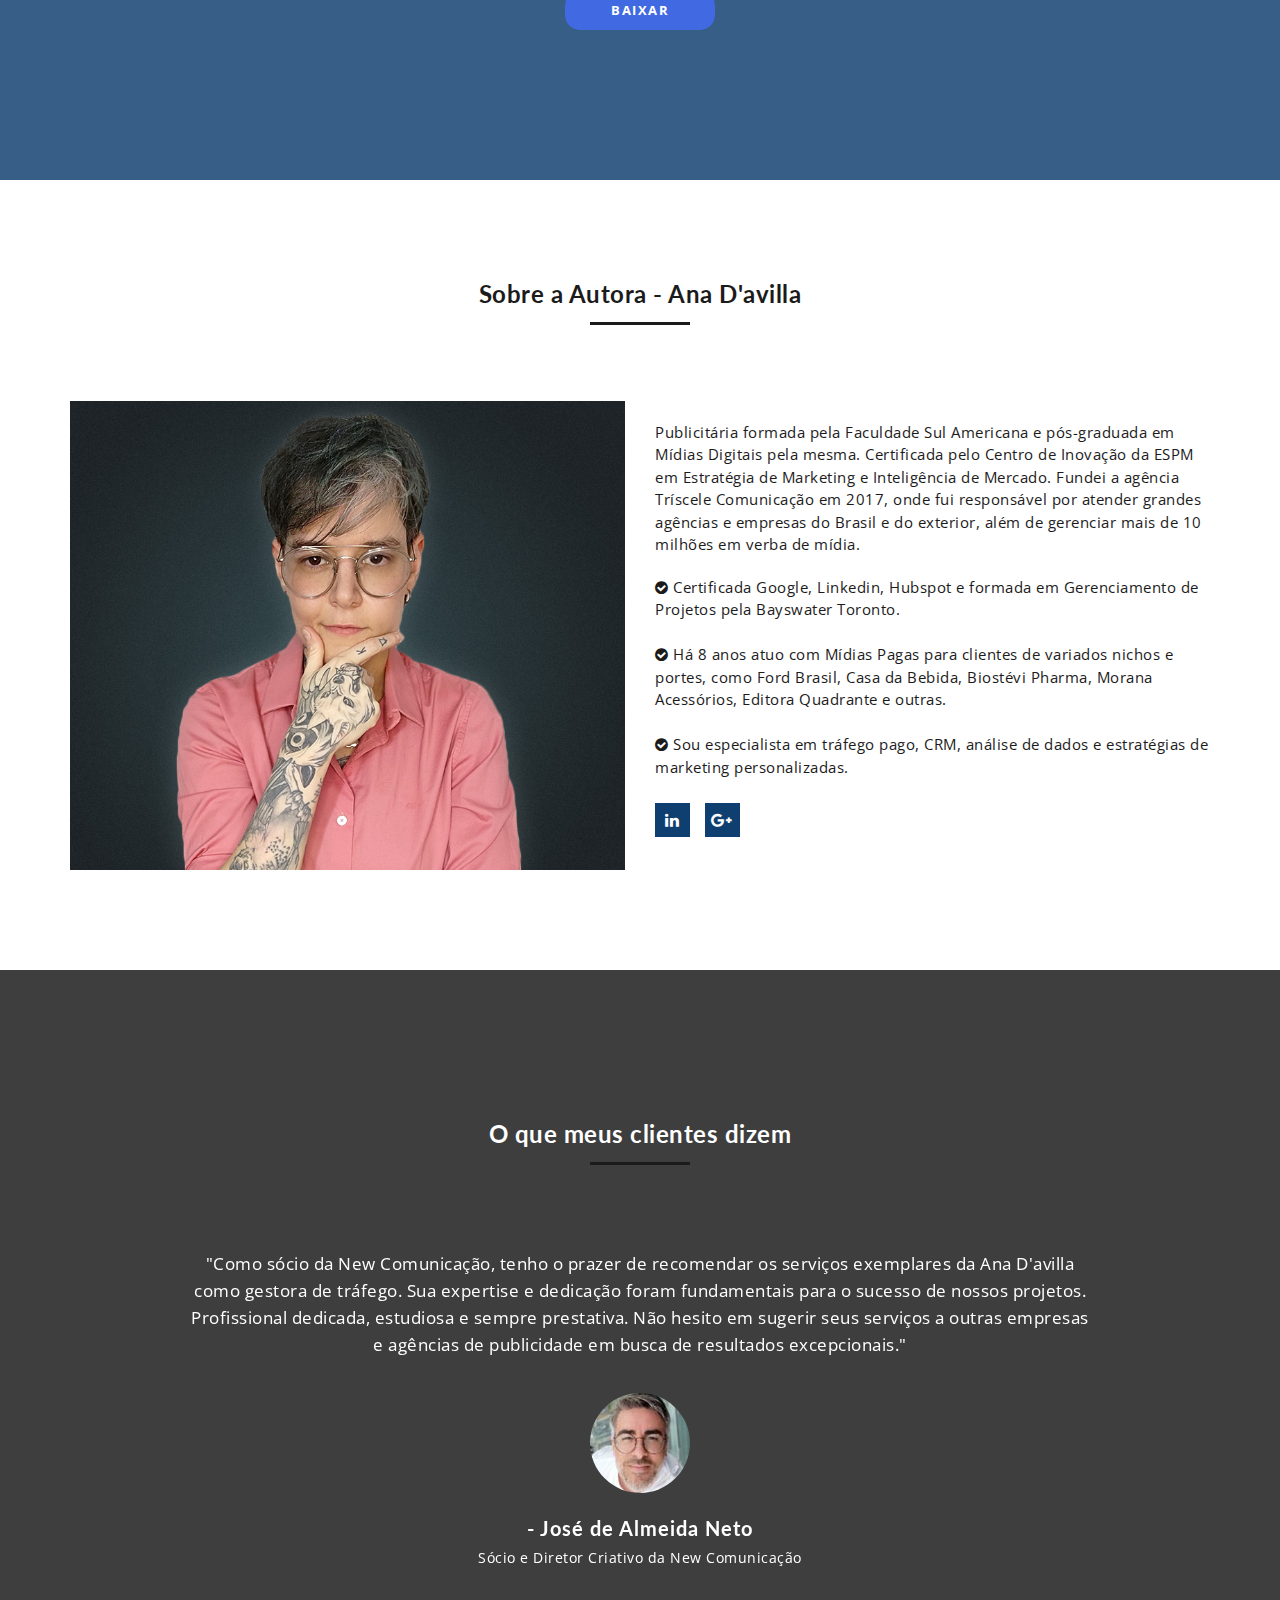
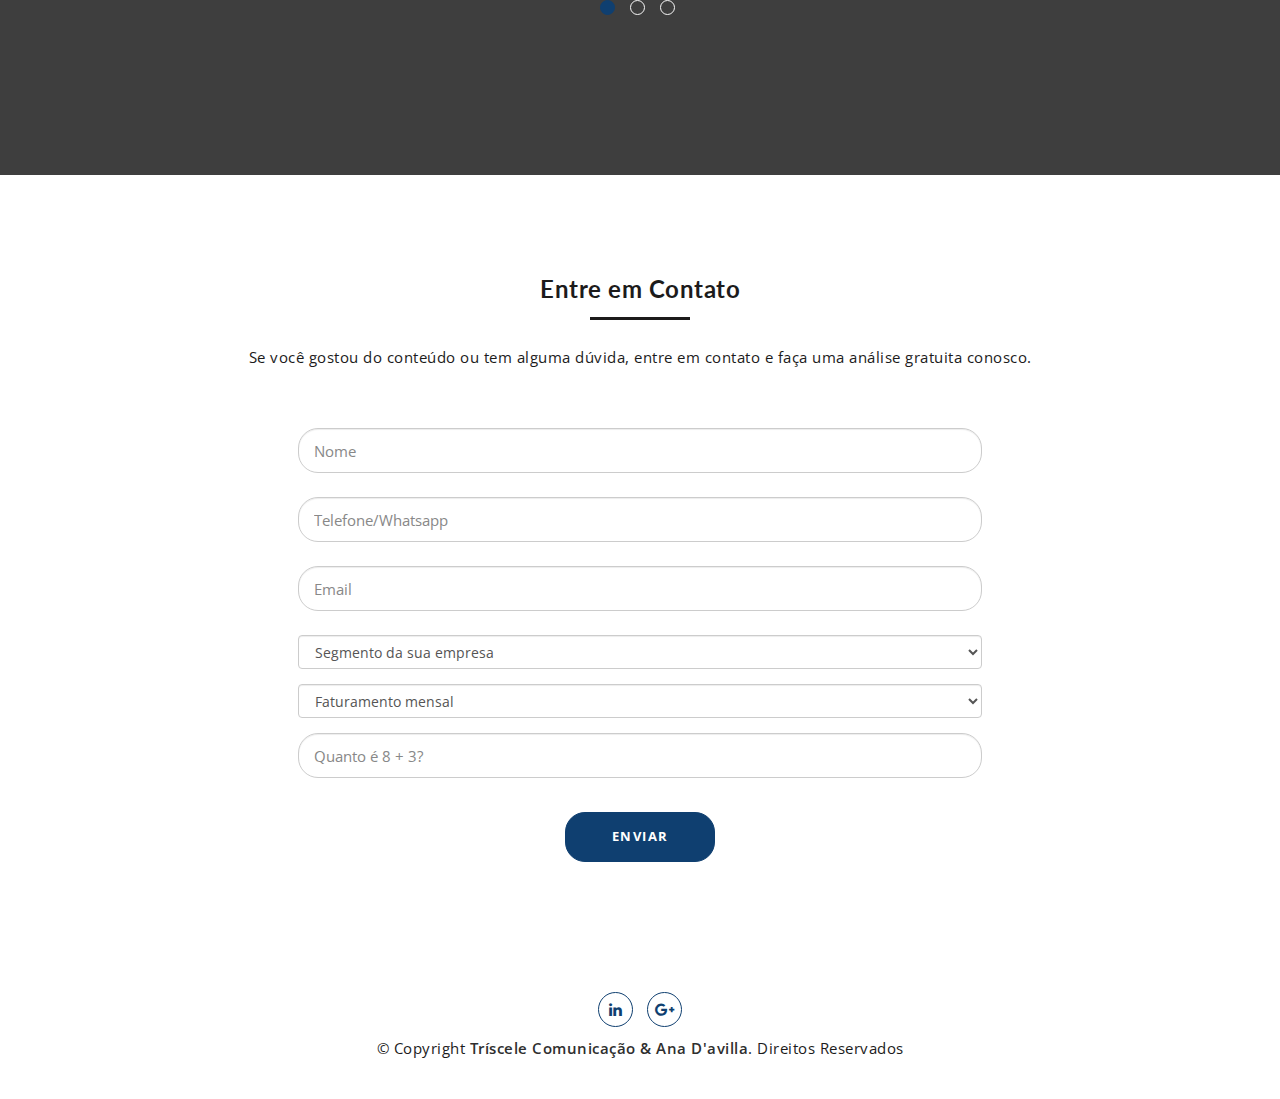
==== commit 71db9dff: "Update index.html" ====
--- a/ebook/index.html
+++ b/ebook/index.html
@@ -43,7 +43,6 @@
 <script type="text/javascript" id="hs-script-loader" async defer src="//js.hs-scripts.com/48635767.js"></script>
 <!-- End of HubSpot Embed Code -->
 
-
   	<!-- Start Header -->
 	<header id="mu-header" class="" role="banner">
 		<div class="container">
@@ -186,7 +185,6 @@
 
 
 <!-- Start Download -->
-
 <section id="mu-video-review">
   <div class="container">
     <div class="row">
@@ -201,7 +199,7 @@
 
           <div class="mu-contact-content">
             <!-- Formulário de Contato com estilo personalizado -->
-            <form id="form-contato" action="https://forms.hubspot.com/uploads/form/v2/48635767/f7f800ad-abc5-42a9-9037-f40346e1f3b0" method="post">
+            <form id="form-ebook" action="https://forms.hubspot.com/uploads/form/v2/48635767/d04fb53c-7c3e-4d72-88a0-68642ffb9b6d" method="post">
               <!-- Campo Honeypot para evitar bots -->
               <input type="text" name="honeypot" style="display: none;"> 
 
@@ -212,7 +210,7 @@
 
               <!-- Campo de telefone/WhatsApp com margem inferior -->
               <div class="mb-3">
-                <input type="tel" class="form-control" id="telefone" name="phone" placeholder="Seu WhatsApp" required style="background-color: white; border: 1px solid #ccc; border-radius: 15px; padding: 10px; margin-bottom: 15px;">
+                <input type="tel" class="form-control" id="telefone" name="phone" placeholder="Seu WhatsApp com DDD" required style="background-color: white; border: 1px solid #ccc; border-radius: 15px; padding: 10px; margin-bottom: 15px;">
               </div>
 
               <!-- Botão centralizado -->
@@ -230,6 +228,18 @@
   </div>
 </section>
 
+<!-- Modal para o botão de download -->
+<div id="downloadModal" style="display: none; position: fixed; top: 50%; left: 50%; transform: translate(-50%, -50%); background: rgba(0, 0, 0, 0.7); padding: 20px; border-radius: 10px; color: white;">
+  <h3>Obrigado! Agora você pode baixar seu Ebook.</h3>
+  <a href="https://raw.githubusercontent.com/anadomarketing/triscele/main/Ebook%20-%20As%2010%20Principais%20Tend%C3%AAncias%20de%20Marketing%20para%202025%20.pdf" 
+     target="_blank" 
+     style="color: white; background-color: RoyalBlue; padding: 10px 20px; text-decoration: none; border-radius: 5px;">
+    Clique aqui para baixar o Ebook
+  </a>
+  <br><br>
+  <button onclick="closeModal()" style="background-color: red; color: white; padding: 5px 15px; border-radius: 5px; border: none;">Fechar</button>
+</div>
+
 <!-- End Download -->
 
 <script>
@@ -238,22 +248,33 @@
 
     var nome = document.getElementById('nome').value.trim();
     var telefone = document.getElementById('telefone').value.trim();
-    var telefoneRegex = /^\d{2}\d{8,9}$/; // Validação para DDD e número (8 ou 9 dígitos)
-
-    if (!nome) {
-      alert('Por favor, preencha o seu nome.');
+    
+    // Expressão regular para aceitar DDD e número de telefone com vários formatos
+    var telefoneRegex = /^(?:\+55\s?)?(\(?\d{2}\)?\s?)\d{5}[-\s]?\d{4}$/;
+
+    // Expressão regular para validar o nome (aceita letras e espaços)
+    var nomeRegex = /^[a-zA-ZÀ-ÿ\s]+$/;
+
+    if (!nome || !nomeRegex.test(nome)) {
+      alert('Por favor, insira um nome válido (com ou sem sobrenome).');
       return;
     }
 
     if (!telefone || !telefoneRegex.test(telefone)) {
-      alert('Por favor, insira um número de telefone válido com DDD e número (ex: 11999999999).');
+      alert('Por favor, insira um número de telefone válido com DDD (ex: (11) 99999-9999 ou 11999999999).');
       return;
     }
 
+    // Normalizando o telefone, removendo parênteses, espaços e traços
+    telefone = telefone.replace(/\D/g, ''); // Remove tudo que não for número
+    
     // Envia os dados para o HubSpot
     var form = this;
     var formAction = form.action;
     var formData = new FormData(form);
+
+    // Adiciona o telefone normalizado ao FormData
+    formData.set('phone', telefone);
 
     // Envia a requisição usando fetch para HubSpot
     fetch(formAction, {
@@ -262,8 +283,8 @@
     })
     .then(response => {
       if (response.ok) {
-        // Após enviar os dados com sucesso, redireciona para o PDF
-        window.location.href = 'https://raw.githubusercontent.com/anadomarketing/triscele/main/Ebook%20-%20As%2010%20Principais%20Tend%C3%AAncias%20de%20Marketing%20para%202025%20.pdf';
+        // Após enviar os dados com sucesso, exibe o modal
+        showModal();
       } else {
         alert('Ocorreu um erro ao enviar o formulário. Tente novamente.');
       }
@@ -272,6 +293,16 @@
       alert('Erro na requisição: ' + error);
     });
   });
+
+  // Função para exibir o modal
+  function showModal() {
+    document.getElementById('downloadModal').style.display = 'block';
+  }
+
+  // Função para fechar o modal
+  function closeModal() {
+    document.getElementById('downloadModal').style.display = 'none';
+  }
 </script>
 
 
